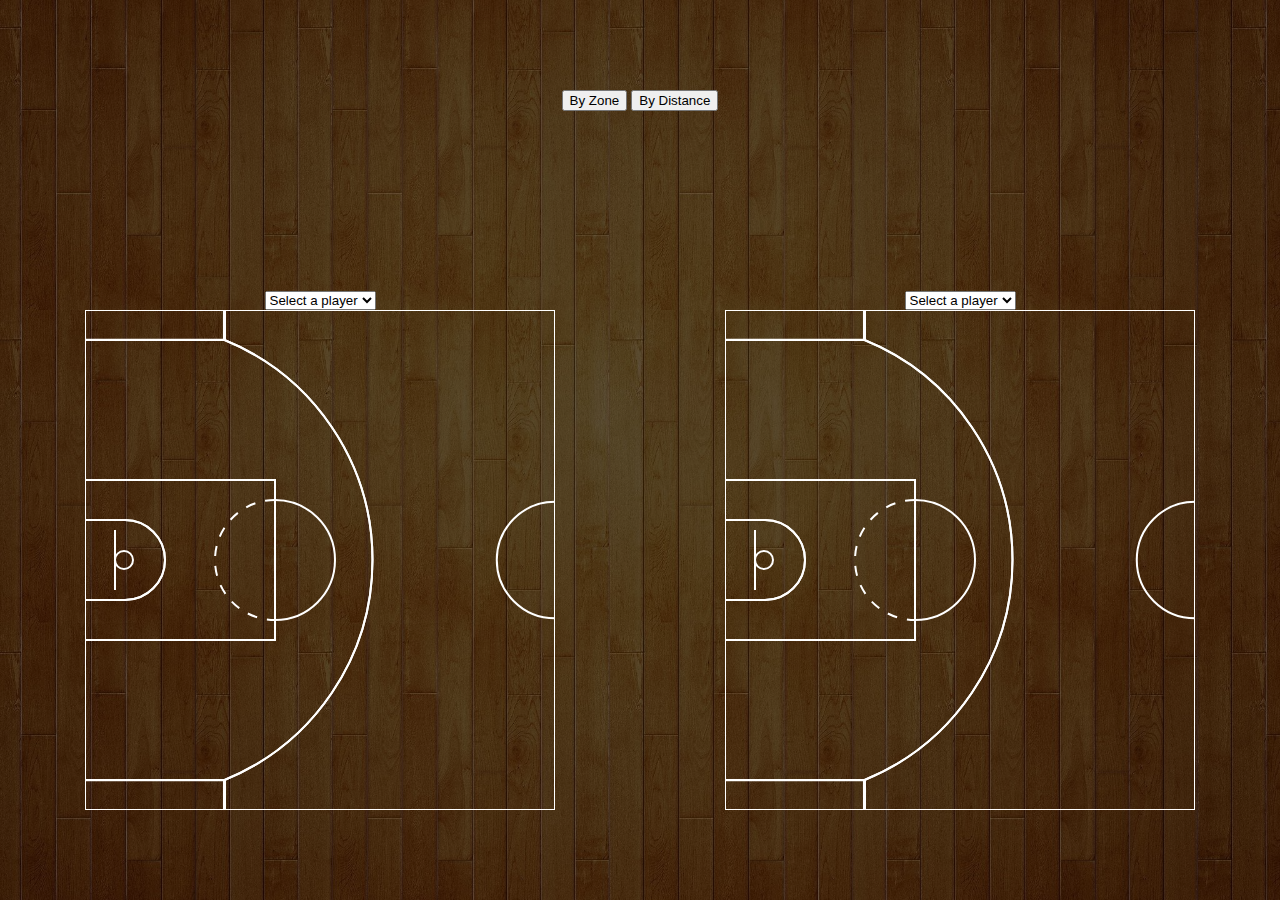
==== index.html @ d3d058d5 "intial commit" ====
<!DOCTYPE html>
<html lang="en">
<head>
    <meta charset="UTF-8">
    <meta http-equiv="X-UA-Compatible" content="IE=edge">
    <meta name="viewport" content="width=device-width, initial-scale=1.0">
    <title>NBA Shooting Percentages</title>

    <link rel="stylesheet" href="styles/styles.css">
    <script src="https://d3js.org/d3.v3.min.js"></script>
    
</head>
<body>
    <div class="button-div">
        <button>By Zone</button>
        <button>By Distance</button>
    </div>

    <div class="courts-wrapper">
        <div class="court-div" id="court-one">
            <select name="player-select-one" id="player-select-one" onchange="displayPlayer(1,value)">
                <option>Select a player</option>
            </select>
            <svg id="zones-court-one" width="470" height="500">
                <!-- whole court rectangle -->
                <rect width="100%" height="100%" fill="none" />

                <!-- above the break 3pt zone -->
                <path id="zone107" d="M138.97 500 L 138.97 470.2 A 237.5 237.5 0 0 0 138.97 29.79 L 138.97 0 L 470 0 L 470 500 Z" fill="none" />
            
                <!-- half court circle -->
                <circle cx="100%" cy="50%" r="12%" fill="none" />
            
            
                <!-- 3-point arc -->
                <path id="zone103"
                    d="M0 470.2 L 138.97 470.2 A 237.5 237.5 0 0 0 138.97 29.79 L 0 29.79 L 0 170 L 190 170 L 190 330 L 0 330 Z"
                    fill="none" />
            
                <!-- right corner 3   -->
                <rect id="zone105" y="0" width="140" height="6%" fill="none" />
            
                <!-- left corner 3   -->
                <rect id="zone104" y="94%" width="140" height="6%" fill="none" />
            
                <!-- paint area (old) -->
                <!-- <rect id="zone102" y="170" width="190" height="160" fill="none" /> -->
            
                <!-- paint area -->
                <path id="zone102" d="M 0 330 L 0 290 L 40 290 A 40 40 0 0 0 40 210 L 0 210 L 0 170 L 190 170 L 190 330 Z"
                    fill="none" />
                
            
                <!-- restricted area -->
                <path id="zone101" d="M 0 290 L 40 290 A 40 40 0 0 0 40 210 L 0 210" fill="none" />
            
                <!-- free throw circle -->
                <path d="M 190 190 A 60 60 0 0 0 190 310" fill="none" stroke="rgba(255,255,255,0.75)" stroke-dasharray="10,10" />
                <path d="M 190 310 A 60 60 0 0 0 190 190" fill="none" stroke="rgba(255,255,255,0.75)" />
                
                <!-- board and rim -->
                <line x1="30" y1="220" x2="30" y2="280" stroke="rgba(255,255,255,0.75)" />
                <circle cx="39" cy="250" r="9" fill="none" stroke="rgba(255,255,255,0.75)" /> 
            </svg>
        </div>

        <div class="court-div" id="court-two">
            <select name="player-select-two" id="player-select-two" onchange="displayPlayer(2,value)">
                <option>Select a player</option>
            </select>
            <svg id="zones-court-two" width="470" height="500">
                <!-- whole court rectangle -->
                <rect width="100%" height="100%" fill="none" />

                <!-- above the break 3pt zone -->
                <path id="zone207" d="M138.97 500 L 138.97 470.2 A 237.5 237.5 0 0 0 138.97 29.79 L 138.97 0 L 470 0 L 470 500 Z" fill="none" />
        
                <!-- half court circle -->
                <circle cx="100%" cy="50%" r="12%" fill="none" stroke="rgba(255,255,255,0.75)" />
        
        
                <!-- 3-point arc -->
                <path id="zone203" d="M0 470.2 L 138.97 470.2 A 237.5 237.5 0 0 0 138.97 29.79 L 0 29.79 L 0 170 L 190 170 L 190 330 L 0 330 Z" fill="none" />
        
                <!-- right corner 3   -->
                <rect id="zone205" y="0" width="140" height="6%" fill="none" />
        
                <!-- left corner 3   -->
                <rect id="zone204" y="94%" width="140" height="6%" fill="none" />
        
                <!-- paint area  (old) -->
                <!-- <rect id="zone202" y="170" width="190" height="160" fill="none" /> -->
        
                <!-- paint area -->
                <path id="zone202" d="M 0 330 L 0 290 L 40 290 A 40 40 0 0 0 40 210 L 0 210 L 0 170 L 190 170 L 190 330 Z" fill="none" />
        
                <!-- restricted area -->
                <path id="zone201" d="M 0 290 L 40 290 A 40 40 0 0 0 40 210 L 0 210" fill="none" />
        
                <!-- free throw circle -->
                <path d="M 190 190 A 60 60 0 0 0 190 310" fill="none" stroke="rgba(255,255,255,0.75)"
                    stroke-dasharray="10,10" />
                <path d="M 190 310 A 60 60 0 0 0 190 190" fill="none" stroke="rgba(255,255,255,0.75)" />
        
                <!-- board and rim -->
                <line x1="30" y1="220" x2="30" y2="280" stroke="rgba(255,255,255,0.75)" />
                <circle cx="39" cy="250" r="9" fill="none" stroke="rgba(255,255,255,0.75)" />
            </svg>
        </div>
    </div>
        
    
    <!-- <svg id="main" width="600" height="600">
        <text id='label' x='20' y='20'>NBA Shooting Percentages</text>
        <g transform="translate(30,40)"></g>
    </svg> -->
    
    <script src="app/app.js"></script>
</body>
</html>
---- styles/styles.css ----
html,
body {
  margin: 0;
  padding: 0;
  height: 100%;
}

body {
  background: linear-gradient(to top, rgba(0, 0, 0, 0.6), rgba(0, 0, 0, 0.6)),
    url("../images/bg-image.jpg");
  background-position: center;
  background-size: cover;
  display: flex;
  flex-direction: column;
  align-items: center;
  justify-content: space-around;
}

.courts-wrapper {
  display: flex;
  justify-content: space-around;
  align-items: center;
  width: 100%;
}
.court-div {
  display: flex;
  flex-direction: column;
  align-items: center;
  /* background-color: black; */
}

/* styles for svg and content */

rect,
circle,
path,
line {
  stroke: white;
  stroke-width: 2px;
}

text {
  font-family: Arial;
  font-size: 15px;
}
.axis path,
.axis line {
  fill: none;
  stroke: white;
  shape-rendering: crispEdges;
}
.tick text {
  fill: black;
  font-size: 11px;
}
#main {
  border: 3px inset #c3c3d3;
  border-radius: 8px;
  background-color: #efefff;
}
rect {
  /* stroke: white; */
}
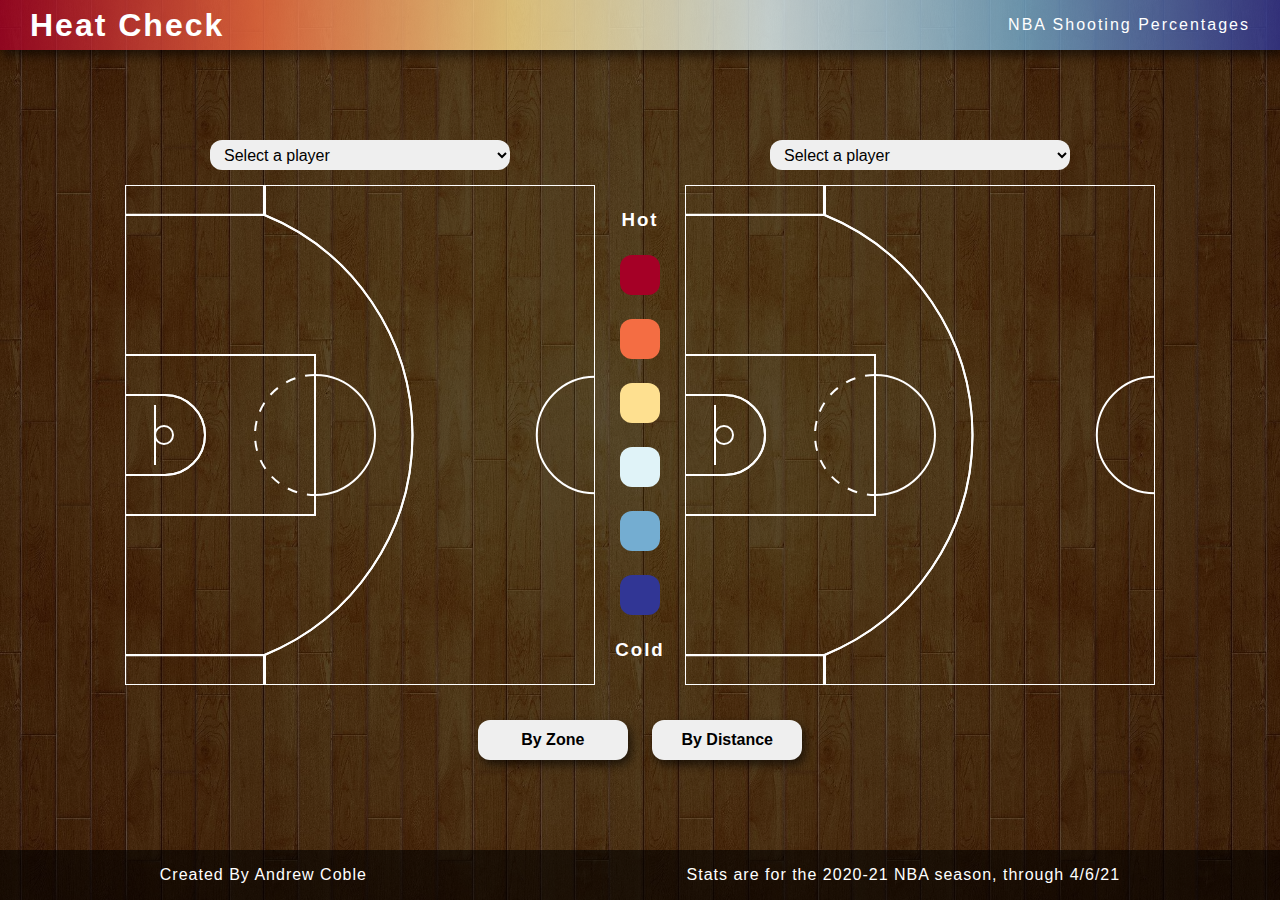
==== commit b3b55ecc: "finished part 1" ====
--- a/index.html
+++ b/index.html
@@ -4,112 +4,136 @@
     <meta charset="UTF-8">
     <meta http-equiv="X-UA-Compatible" content="IE=edge">
     <meta name="viewport" content="width=device-width, initial-scale=1.0">
-    <title>NBA Shooting Percentages</title>
+    <title>Heat Check</title>
 
     <link rel="stylesheet" href="styles/styles.css">
     <script src="https://d3js.org/d3.v3.min.js"></script>
+    <link rel="shortcut icon" href="images/favicon.png" type="image/x-icon">
     
 </head>
 <body>
-    <div class="button-div">
-        <button>By Zone</button>
-        <button>By Distance</button>
+    <nav>
+      <h1>Heat Check</h1> 
+      <p>NBA Shooting Percentages</p>
+    </nav>
+    
+
+    <div class="content-wrapper">
+        <div class="courts-wrapper">
+            <div class="court-div" id="court-one">
+                <select name="player-select-one" id="player-select-one" onchange="displayPlayer(1,value)">
+                    <option>Select a player</option>
+                </select>
+                <svg id="zones-court-one" width="470" height="500">
+                    <!-- whole court rectangle -->
+                    <rect width="100%" height="100%" fill="none" />
+
+                    <!-- above the break 3pt zone -->
+                    <path id="zone107" d="M138.97 500 L 138.97 470.2 A 237.5 237.5 0 0 0 138.97 29.79 L 138.97 0 L 470 0 L 470 500 Z" fill="none" />
+                
+                    <!-- half court circle -->
+                    <circle cx="100%" cy="50%" r="12%" fill="none" />
+                
+                
+                    <!-- 3-point arc -->
+                    <path id="zone103"
+                        d="M0 470.2 L 138.97 470.2 A 237.5 237.5 0 0 0 138.97 29.79 L 0 29.79 L 0 170 L 190 170 L 190 330 L 0 330 Z"
+                        fill="none" />
+                
+                    <!-- right corner 3   -->
+                    <rect id="zone105" y="0" width="140" height="6%" fill="none" />
+                
+                    <!-- left corner 3   -->
+                    <rect id="zone104" y="94%" width="140" height="6%" fill="none" />
+                
+                    <!-- paint area (old) -->
+                    <!-- <rect id="zone102" y="170" width="190" height="160" fill="none" /> -->
+                
+                    <!-- paint area -->
+                    <path id="zone102" d="M 0 330 L 0 290 L 40 290 A 40 40 0 0 0 40 210 L 0 210 L 0 170 L 190 170 L 190 330 Z"
+                        fill="none" />
+                    
+                
+                    <!-- restricted area -->
+                    <path id="zone101" d="M 0 290 L 40 290 A 40 40 0 0 0 40 210 L 0 210" fill="none" />
+                
+                    <!-- free throw circle -->
+                    <path d="M 190 190 A 60 60 0 0 0 190 310" fill="none" stroke="rgba(255,255,255,0.75)" stroke-dasharray="10,10" />
+                    <path d="M 190 310 A 60 60 0 0 0 190 190" fill="none" stroke="rgba(255,255,255,0.75)" />
+                    
+                    <!-- board and rim -->
+                    <line x1="30" y1="220" x2="30" y2="280" stroke="rgba(255,255,255,0.75)" />
+                    <circle cx="39" cy="250" r="9" fill="none" stroke="rgba(255,255,255,0.75)" /> 
+                </svg>
+            </div>
+
+            <div class="heat-key">
+                <h3>Hot</h3>
+                <div class="key-color" style="background-color: rgb(165,0,38)"></div>
+                <div class="key-color" style="background-color:rgb(244,109,67)"></div>
+                <div class="key-color" style="background-color:rgb(254,224,144)"></div>
+                <div class="key-color" style="background-color:rgb(224,243,248)"></div>
+                <div class="key-color" style="background-color:rgb(116,173,209)"></div>
+                <div class="key-color" style="background-color:rgb(49,54,149)"></div>
+                <h3>Cold</h3>
+            </div>
+
+            <div class="court-div" id="court-two">
+                <select name="player-select-two" id="player-select-two" onchange="displayPlayer(2,value)">
+                    <option>Select a player</option>
+                </select>
+                <svg id="zones-court-two" width="470" height="500">
+                    <!-- whole court rectangle -->
+                    <rect width="100%" height="100%" fill="none" />
+
+                    <!-- above the break 3pt zone -->
+                    <path id="zone207" d="M138.97 500 L 138.97 470.2 A 237.5 237.5 0 0 0 138.97 29.79 L 138.97 0 L 470 0 L 470 500 Z" fill="none" />
+            
+                    <!-- half court circle -->
+                    <circle cx="100%" cy="50%" r="12%" fill="none" stroke="rgba(255,255,255,0.75)" />
+            
+            
+                    <!-- 3-point arc -->
+                    <path id="zone203" d="M0 470.2 L 138.97 470.2 A 237.5 237.5 0 0 0 138.97 29.79 L 0 29.79 L 0 170 L 190 170 L 190 330 L 0 330 Z" fill="none" />
+            
+                    <!-- right corner 3   -->
+                    <rect id="zone205" y="0" width="140" height="6%" fill="none" />
+            
+                    <!-- left corner 3   -->
+                    <rect id="zone204" y="94%" width="140" height="6%" fill="none" />
+            
+                    <!-- paint area  (old) -->
+                    <!-- <rect id="zone202" y="170" width="190" height="160" fill="none" /> -->
+            
+                    <!-- paint area -->
+                    <path id="zone202" d="M 0 330 L 0 290 L 40 290 A 40 40 0 0 0 40 210 L 0 210 L 0 170 L 190 170 L 190 330 Z" fill="none" />
+            
+                    <!-- restricted area -->
+                    <path id="zone201" d="M 0 290 L 40 290 A 40 40 0 0 0 40 210 L 0 210" fill="none" />
+            
+                    <!-- free throw circle -->
+                    <path d="M 190 190 A 60 60 0 0 0 190 310" fill="none" stroke="rgba(255,255,255,0.75)"
+                        stroke-dasharray="10,10" />
+                    <path d="M 190 310 A 60 60 0 0 0 190 190" fill="none" stroke="rgba(255,255,255,0.75)" />
+            
+                    <!-- board and rim -->
+                    <line x1="30" y1="220" x2="30" y2="280" stroke="rgba(255,255,255,0.75)" />
+                    <circle cx="39" cy="250" r="9" fill="none" stroke="rgba(255,255,255,0.75)" />
+                </svg>
+            </div>
+        </div>
+
+        <div class="button-div">
+            <button>By Zone</button>
+            <button>By Distance</button>
+        </div>
+        
     </div>
 
-    <div class="courts-wrapper">
-        <div class="court-div" id="court-one">
-            <select name="player-select-one" id="player-select-one" onchange="displayPlayer(1,value)">
-                <option>Select a player</option>
-            </select>
-            <svg id="zones-court-one" width="470" height="500">
-                <!-- whole court rectangle -->
-                <rect width="100%" height="100%" fill="none" />
-
-                <!-- above the break 3pt zone -->
-                <path id="zone107" d="M138.97 500 L 138.97 470.2 A 237.5 237.5 0 0 0 138.97 29.79 L 138.97 0 L 470 0 L 470 500 Z" fill="none" />
-            
-                <!-- half court circle -->
-                <circle cx="100%" cy="50%" r="12%" fill="none" />
-            
-            
-                <!-- 3-point arc -->
-                <path id="zone103"
-                    d="M0 470.2 L 138.97 470.2 A 237.5 237.5 0 0 0 138.97 29.79 L 0 29.79 L 0 170 L 190 170 L 190 330 L 0 330 Z"
-                    fill="none" />
-            
-                <!-- right corner 3   -->
-                <rect id="zone105" y="0" width="140" height="6%" fill="none" />
-            
-                <!-- left corner 3   -->
-                <rect id="zone104" y="94%" width="140" height="6%" fill="none" />
-            
-                <!-- paint area (old) -->
-                <!-- <rect id="zone102" y="170" width="190" height="160" fill="none" /> -->
-            
-                <!-- paint area -->
-                <path id="zone102" d="M 0 330 L 0 290 L 40 290 A 40 40 0 0 0 40 210 L 0 210 L 0 170 L 190 170 L 190 330 Z"
-                    fill="none" />
-                
-            
-                <!-- restricted area -->
-                <path id="zone101" d="M 0 290 L 40 290 A 40 40 0 0 0 40 210 L 0 210" fill="none" />
-            
-                <!-- free throw circle -->
-                <path d="M 190 190 A 60 60 0 0 0 190 310" fill="none" stroke="rgba(255,255,255,0.75)" stroke-dasharray="10,10" />
-                <path d="M 190 310 A 60 60 0 0 0 190 190" fill="none" stroke="rgba(255,255,255,0.75)" />
-                
-                <!-- board and rim -->
-                <line x1="30" y1="220" x2="30" y2="280" stroke="rgba(255,255,255,0.75)" />
-                <circle cx="39" cy="250" r="9" fill="none" stroke="rgba(255,255,255,0.75)" /> 
-            </svg>
-        </div>
-
-        <div class="court-div" id="court-two">
-            <select name="player-select-two" id="player-select-two" onchange="displayPlayer(2,value)">
-                <option>Select a player</option>
-            </select>
-            <svg id="zones-court-two" width="470" height="500">
-                <!-- whole court rectangle -->
-                <rect width="100%" height="100%" fill="none" />
-
-                <!-- above the break 3pt zone -->
-                <path id="zone207" d="M138.97 500 L 138.97 470.2 A 237.5 237.5 0 0 0 138.97 29.79 L 138.97 0 L 470 0 L 470 500 Z" fill="none" />
-        
-                <!-- half court circle -->
-                <circle cx="100%" cy="50%" r="12%" fill="none" stroke="rgba(255,255,255,0.75)" />
-        
-        
-                <!-- 3-point arc -->
-                <path id="zone203" d="M0 470.2 L 138.97 470.2 A 237.5 237.5 0 0 0 138.97 29.79 L 0 29.79 L 0 170 L 190 170 L 190 330 L 0 330 Z" fill="none" />
-        
-                <!-- right corner 3   -->
-                <rect id="zone205" y="0" width="140" height="6%" fill="none" />
-        
-                <!-- left corner 3   -->
-                <rect id="zone204" y="94%" width="140" height="6%" fill="none" />
-        
-                <!-- paint area  (old) -->
-                <!-- <rect id="zone202" y="170" width="190" height="160" fill="none" /> -->
-        
-                <!-- paint area -->
-                <path id="zone202" d="M 0 330 L 0 290 L 40 290 A 40 40 0 0 0 40 210 L 0 210 L 0 170 L 190 170 L 190 330 Z" fill="none" />
-        
-                <!-- restricted area -->
-                <path id="zone201" d="M 0 290 L 40 290 A 40 40 0 0 0 40 210 L 0 210" fill="none" />
-        
-                <!-- free throw circle -->
-                <path d="M 190 190 A 60 60 0 0 0 190 310" fill="none" stroke="rgba(255,255,255,0.75)"
-                    stroke-dasharray="10,10" />
-                <path d="M 190 310 A 60 60 0 0 0 190 190" fill="none" stroke="rgba(255,255,255,0.75)" />
-        
-                <!-- board and rim -->
-                <line x1="30" y1="220" x2="30" y2="280" stroke="rgba(255,255,255,0.75)" />
-                <circle cx="39" cy="250" r="9" fill="none" stroke="rgba(255,255,255,0.75)" />
-            </svg>
-        </div>
-    </div>
-        
-    
+    <footer>
+        <p>Created By Andrew Coble</p>
+        <p>Stats are for the 2020-21 NBA season, through 4/6/21</p>
+    </footer>
     <!-- <svg id="main" width="600" height="600">
         <text id='label' x='20' y='20'>NBA Shooting Percentages</text>
         <g transform="translate(30,40)"></g>
--- a/styles/styles.css
+++ b/styles/styles.css
@@ -1,3 +1,9 @@
+* {
+  box-sizing: border-box;
+  margin: 0;
+  padding: 0;
+}
+
 html,
 body {
   margin: 0;
@@ -10,15 +16,42 @@
     url("../images/bg-image.jpg");
   background-position: center;
   background-size: cover;
+  background-repeat: no-repeat;
+  font-family: Arial, Helvetica, sans-serif;
+  color: white;
+}
+
+nav {
+  padding: 0 30px;
+  letter-spacing: 2px;
+  display: flex;
+  justify-content: space-between;
+  align-items: center;
+  height: 50px;
+  width: 100%;
+  background: linear-gradient(
+    to right,
+    rgba(165, 0, 38, 0.8),
+    rgba(244, 109, 67, 0.8) 20%,
+    rgba(254, 224, 144, 0.8) 40%,
+    rgba(224, 243, 248, 0.8) 60%,
+    rgba(116, 173, 209, 0.8) 80%,
+    rgba(49, 54, 149, 0.8) 100%
+  );
+  box-shadow: 3px 5px 10px rgba(0, 0, 0, 0.6);
+}
+
+.content-wrapper {
   display: flex;
   flex-direction: column;
   align-items: center;
-  justify-content: space-around;
+  justify-content: center;
+  min-height: calc(100% - 100px);
 }
 
 .courts-wrapper {
   display: flex;
-  justify-content: space-around;
+  justify-content: center;
   align-items: center;
   width: 100%;
 }
@@ -27,6 +60,59 @@
   flex-direction: column;
   align-items: center;
   /* background-color: black; */
+}
+
+select {
+  height: 30px;
+  width: 300px;
+  margin-bottom: 15px;
+  border: none;
+  border-radius: 12px;
+  padding-left: 10px;
+  font-size: 16px;
+}
+
+.heat-key {
+  padding-top: 45px;
+  width: 90px;
+  /* background-color: green; */
+  height: 545px;
+  display: flex;
+  flex-direction: column;
+  align-items: center;
+  justify-content: space-evenly;
+  color: white;
+  letter-spacing: 2px;
+}
+.key-color {
+  height: 40px;
+  width: 40px;
+  border-radius: 12px;
+  /* border: 2px solid white; */
+}
+
+.button-div {
+  margin-top: 35px;
+}
+.button-div button {
+  height: 40px;
+  width: 150px;
+  font-weight: 700;
+  border: none;
+  border-radius: 12px;
+  margin: 0 10px;
+  box-shadow: 3px 5px 10px rgba(0, 0, 0, 0.6);
+  cursor: pointer;
+  font-size: 16px;
+}
+
+footer {
+  height: 50px;
+  background-color: rgba(0, 0, 0, 0.6);
+  display: flex;
+  justify-content: space-around;
+  align-items: center;
+  letter-spacing: 1px;
 }
 
 /* styles for svg and content */
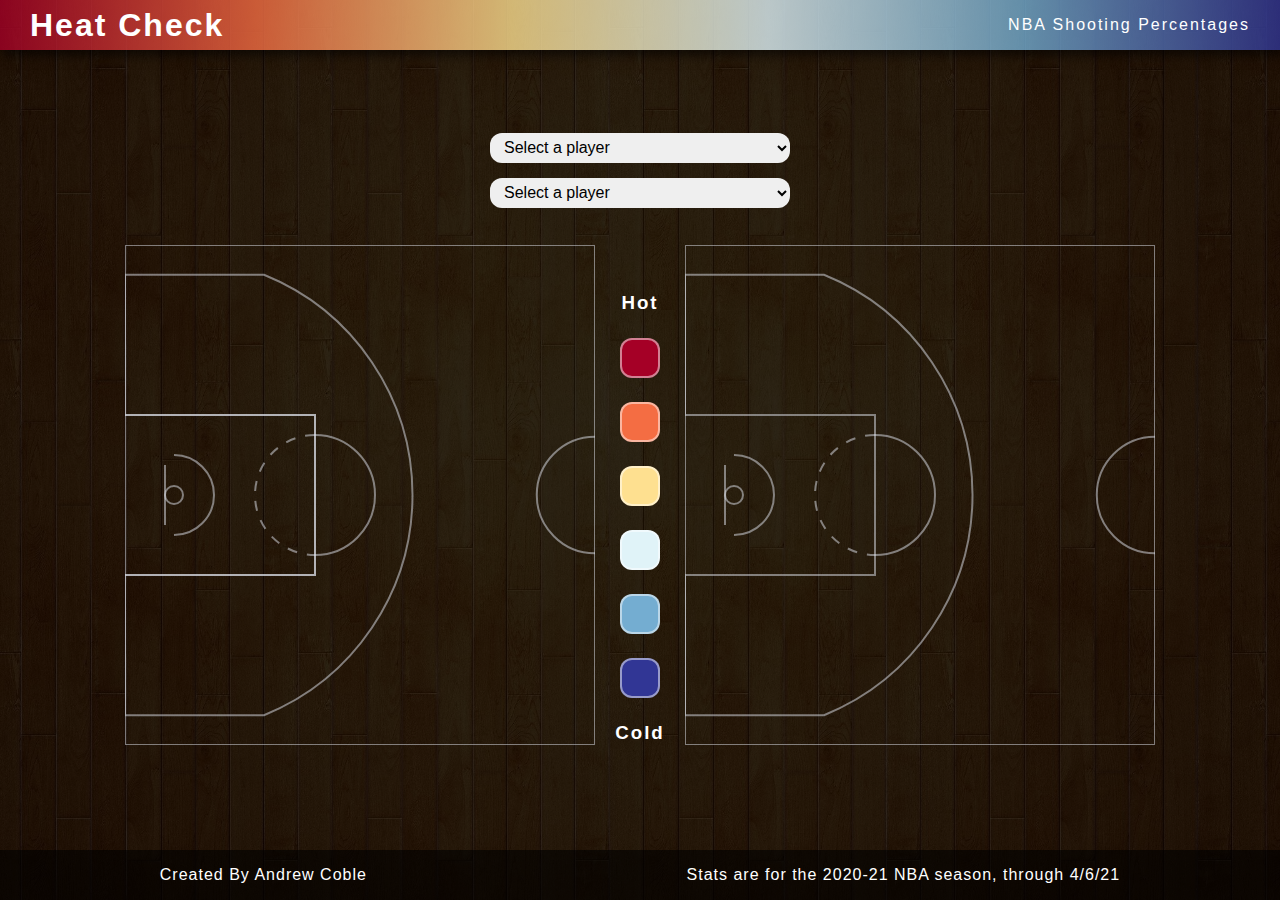
==== commit e413ff69: "added distance courts" ====
--- a/index.html
+++ b/index.html
@@ -19,54 +19,150 @@
     
 
     <div class="content-wrapper">
-        <div class="courts-wrapper">
-            <div class="court-div" id="court-one">
-                <select name="player-select-one" id="player-select-one" onchange="displayPlayer(1,value)">
-                    <option>Select a player</option>
-                </select>
-                <svg id="zones-court-one" width="470" height="500">
-                    <!-- whole court rectangle -->
-                    <rect width="100%" height="100%" fill="none" />
-
-                    <!-- above the break 3pt zone -->
-                    <path id="zone107" d="M138.97 500 L 138.97 470.2 A 237.5 237.5 0 0 0 138.97 29.79 L 138.97 0 L 470 0 L 470 500 Z" fill="none" />
-                
-                    <!-- half court circle -->
-                    <circle cx="100%" cy="50%" r="12%" fill="none" />
-                
-                
-                    <!-- 3-point arc -->
-                    <path id="zone103"
-                        d="M0 470.2 L 138.97 470.2 A 237.5 237.5 0 0 0 138.97 29.79 L 0 29.79 L 0 170 L 190 170 L 190 330 L 0 330 Z"
-                        fill="none" />
-                
-                    <!-- right corner 3   -->
-                    <rect id="zone105" y="0" width="140" height="6%" fill="none" />
-                
-                    <!-- left corner 3   -->
-                    <rect id="zone104" y="94%" width="140" height="6%" fill="none" />
-                
-                    <!-- paint area (old) -->
-                    <!-- <rect id="zone102" y="170" width="190" height="160" fill="none" /> -->
-                
-                    <!-- paint area -->
-                    <path id="zone102" d="M 0 330 L 0 290 L 40 290 A 40 40 0 0 0 40 210 L 0 210 L 0 170 L 190 170 L 190 330 Z"
-                        fill="none" />
+
+        <select name="player-select-one" id="player-select-one" onchange="displayPlayer(1,value)">
+            <option>Select a player</option>
+        </select>
+        <select name="player-select-two" id="player-select-two" onchange="displayPlayer(2,value)">
+            <option>Select a player</option>
+        </select>
+
+        <!-- START drawing of courts -->
+        <div class="courts-wrapper z-courts">
+
+            <!-- START courts for player 1 (LEFT SIDE) -->
+            <div class="left-courts">
+                <div class="court-div" id="court-one">
                     
-                
-                    <!-- restricted area -->
-                    <path id="zone101" d="M 0 290 L 40 290 A 40 40 0 0 0 40 210 L 0 210" fill="none" />
-                
-                    <!-- free throw circle -->
-                    <path d="M 190 190 A 60 60 0 0 0 190 310" fill="none" stroke="rgba(255,255,255,0.75)" stroke-dasharray="10,10" />
-                    <path d="M 190 310 A 60 60 0 0 0 190 190" fill="none" stroke="rgba(255,255,255,0.75)" />
-                    
-                    <!-- board and rim -->
-                    <line x1="30" y1="220" x2="30" y2="280" stroke="rgba(255,255,255,0.75)" />
-                    <circle cx="39" cy="250" r="9" fill="none" stroke="rgba(255,255,255,0.75)" /> 
-                </svg>
+                    <svg id="zones-court-one" width="470" height="500">
+
+                        <!-- START shooting zones -->   
+                            <!-- above the break 3pt zone -->
+                            <path id="zone107" d="M140 500 L 140 470 A 237.5 237.5 0 0 0 140 30 L 140 0 L 470 0 L 470 500 Z"
+                                fill="none" />
+                            
+                            <!-- 3-point arc -->
+                            <path id="zone103" class="court-line"
+                                d="M0 470.2 L 138.97 470.2 A 237.5 237.5 0 0 0 138.97 29.79 L 0 29.79 L 0 170 L 190 170 L 190 330 L 0 330 Z"
+                                fill="none" />
+                            
+                            <!-- right corner 3   -->
+                            <rect id="zone105" y="0" width="140" height="6%" fill="none" />
+                            
+                            <!-- left corner 3   -->
+                            <rect id="zone104" y="94%" width="140" height="6%" fill="none" />
+
+                            <!-- paint area -->
+                            <path id="zone102" d="M 0 330 L 0 290 L 49 290 A 40 40 0 0 0 49 210 L 0 210 L 0 170 L 190 170 L 190 330 Z"
+                                fill="none" />
+
+                            <!-- restricted area -->
+                            <path id="zone101" d="M 0 290 L 49 290 A 40 40 0 0 0 49 210 L 0 210" fill="none" />
+                        <!-- END shooting zones -->
+
+                        <!-- START court layout -->
+                            <!-- whole court rectangle -->
+                            <rect class="court-line" width="100%" height="100%" fill="none" />
+
+                            <!-- half court circle -->
+                            <circle class="court-line" cx="100%" cy="50%" r="12%" fill="none" />
+
+                            <!-- paint area -->
+                            <path class="court-line" d="M 0 170 L 190 170 L 190 330 L 0 330"
+                                fill="none" />
+
+                            <!-- restricted area -->
+                            <path class="court-line" d="M 49 290 A 40 40 0 0 0 49 210" fill="none" />
+
+                            <!-- free throw circle -->
+                            <path class="court-line" d="M 190 190 A 60 60 0 0 0 190 310" fill="none" stroke-dasharray="10,10" />
+                            <path class="court-line" d="M 190 310 A 60 60 0 0 0 190 190" fill="none" />
+
+                            <!-- backboard and rim -->
+                            <line class="court-line" x1="40" y1="220" x2="40" y2="280" />
+                            <circle class="court-line" cx="49" cy="250" r="9" fill="none" />
+                        <!-- END court layout -->
+
+                    </svg>
+                </div>
+                <div class="court-div" id="court-three" style="display: none">
+                
+                    <svg id="distances-court-three" width="470" height="500">
+                
+                        <defs>
+                            <mask id="maskZ02">
+                                <rect width="100%" height="100%" fill="white"></rect>
+                                <circle cx="10.426%" cy="50%" r="50" fill="black"></circle>
+                            </mask>
+                            <mask id="maskZ03">
+                                <rect width="100%" height="100%" fill="white"></rect>
+                                <circle cx="10.426%" cy="50%" r="100" fill="black"></circle>
+                            </mask>
+                            <mask id="maskZ04">
+                                <rect width="100%" height="100%" fill="white"></rect>
+                                <circle cx="10.426%" cy="50%" r="150" fill="black"></circle>
+                            </mask>
+                            <mask id="maskZ05">
+                                <rect width="100%" height="100%" fill="white"></rect>
+                                <circle cx="10.426%" cy="50%" r="200" fill="black"></circle>
+                            </mask>
+                            <mask id="maskZ06">
+                                <rect width="100%" height="100%" fill="white"></rect>
+                                <circle cx="10.426%" cy="50%" r="250" fill="black"></circle>
+                            </mask>
+                        </defs>
+                
+                        <!-- START DISTANCE CIRCLE OVERLAYS -->
+                
+                        <rect id="zone306" width="100%" height="100%" fill="none" mask="url(#maskZ06)" />
+                
+                        <circle id="zone305" class="d-zone" cx="10.426%" cy="50%" r="250" mask="url(#maskZ05)" fill="none"></circle>
+                
+                        <circle id="zone304" class="d-zone" cx="10.426%" cy="50%" r="200" mask="url(#maskZ04)" fill="none"></circle>
+                
+                        <circle id="zone303" class="d-zone" cx="10.426%" cy="50%" r="150" mask="url(#maskZ03)" fill="none"></circle>
+                
+                        <circle id="zone302" class="d-zone" cx="10.426%" cy="50%" r="100" mask="url(#maskZ02)" fill="none">
+                        </circle>
+                
+                        <circle id="zone301" class="d-zone" cx="10.426%" cy="50%" r="50" fill="none"></circle>
+                
+                        <!-- END DISTANCE CIRCLES -->
+                
+                
+                        <!-- whole court rectangle -->
+                        <rect class="court-line" width="100%" height="100%" fill="none" />
+                
+                        <!-- half court circle -->
+                        <circle class="court-line" cx="100%" cy="50%" r="12%" fill="none" />
+                
+                        <!-- 3-point arc -->
+                        <path class="court-line"
+                            d="M0 470.2 L 138.97 470.2 A 237.5 237.5 0 0 0 138.97 29.79 L 0 29.79 L 0 170 L 190 170 L 190 330 L 0 330 Z"
+                            fill="none" />
+                
+                        <!-- paint area  (old) -->
+                        <rect class="court-line" y="170" width="190" height="160" fill="none" />
+                
+                        <!-- paint area -->
+                        <!-- <path id="zone202" d="M 0 330 L 0 290 L 40 290 A 40 40 0 0 0 40 210 L 0 210 L 0 170 L 190 170 L 190 330 Z"
+                                                        fill="none" /> -->
+                
+                        <!-- restricted area  -->
+                        <path class="court-line" d="M 49 290 A 40 40 0 0 0 49 210" fill="none" />
+                
+                
+                        <!-- free throw circle -->
+                        <path class="court-line" d="M 190 190 A 60 60 0 0 0 190 310" fill="none" stroke-dasharray="10,10" />
+                        <path class="court-line" d="M 190 310 A 60 60 0 0 0 190 190" fill="none" />
+                
+                        <!-- board and rim -->
+                        <line class="court-line" x1="40" y1="220" x2="40" y2="280" />
+                        <circle class="court-line" cx="49" cy="250" r="9" fill="none" />
+                    </svg>
+                </div>
             </div>
-
+        
             <div class="heat-key">
                 <h3>Hot</h3>
                 <div class="key-color" style="background-color: rgb(165,0,38)"></div>
@@ -77,56 +173,136 @@
                 <div class="key-color" style="background-color:rgb(49,54,149)"></div>
                 <h3>Cold</h3>
             </div>
-
-            <div class="court-div" id="court-two">
-                <select name="player-select-two" id="player-select-two" onchange="displayPlayer(2,value)">
-                    <option>Select a player</option>
-                </select>
-                <svg id="zones-court-two" width="470" height="500">
-                    <!-- whole court rectangle -->
-                    <rect width="100%" height="100%" fill="none" />
-
-                    <!-- above the break 3pt zone -->
-                    <path id="zone207" d="M138.97 500 L 138.97 470.2 A 237.5 237.5 0 0 0 138.97 29.79 L 138.97 0 L 470 0 L 470 500 Z" fill="none" />
-            
-                    <!-- half court circle -->
-                    <circle cx="100%" cy="50%" r="12%" fill="none" stroke="rgba(255,255,255,0.75)" />
-            
-            
-                    <!-- 3-point arc -->
-                    <path id="zone203" d="M0 470.2 L 138.97 470.2 A 237.5 237.5 0 0 0 138.97 29.79 L 0 29.79 L 0 170 L 190 170 L 190 330 L 0 330 Z" fill="none" />
-            
-                    <!-- right corner 3   -->
-                    <rect id="zone205" y="0" width="140" height="6%" fill="none" />
-            
-                    <!-- left corner 3   -->
-                    <rect id="zone204" y="94%" width="140" height="6%" fill="none" />
-            
-                    <!-- paint area  (old) -->
-                    <!-- <rect id="zone202" y="170" width="190" height="160" fill="none" /> -->
-            
-                    <!-- paint area -->
-                    <path id="zone202" d="M 0 330 L 0 290 L 40 290 A 40 40 0 0 0 40 210 L 0 210 L 0 170 L 190 170 L 190 330 Z" fill="none" />
-            
-                    <!-- restricted area -->
-                    <path id="zone201" d="M 0 290 L 40 290 A 40 40 0 0 0 40 210 L 0 210" fill="none" />
-            
-                    <!-- free throw circle -->
-                    <path d="M 190 190 A 60 60 0 0 0 190 310" fill="none" stroke="rgba(255,255,255,0.75)"
-                        stroke-dasharray="10,10" />
-                    <path d="M 190 310 A 60 60 0 0 0 190 190" fill="none" stroke="rgba(255,255,255,0.75)" />
-            
-                    <!-- board and rim -->
-                    <line x1="30" y1="220" x2="30" y2="280" stroke="rgba(255,255,255,0.75)" />
-                    <circle cx="39" cy="250" r="9" fill="none" stroke="rgba(255,255,255,0.75)" />
-                </svg>
+        
+            <!-- START courts for player 2 (RIGHT SIDE) -->
+            <div class="right-courts">
+                <div class="court-div" id="court-two">
+                    
+                    <svg id="zones-court-two" width="470" height="500">
+                        <!-- whole court rectangle -->
+                        <rect class="court-line" width="100%" height="100%" fill="none" />
+            
+                        <!-- above the break 3pt zone -->
+                        <path id="zone207"
+                            d="M138.97 500 L 138.97 470.2 A 237.5 237.5 0 0 0 138.97 29.79 L 138.97 0 L 470 0 L 470 500 Z"
+                            fill="none" />
+            
+                        <!-- half court circle -->
+                        <circle class="court-line" cx="100%" cy="50%" r="12%" fill="none"/>
+            
+            
+                        <!-- 3-point arc -->
+                        <path id="zone203" class="court-line"
+                            d="M0 470.2 L 138.97 470.2 A 237.5 237.5 0 0 0 138.97 29.79 L 0 29.79 L 0 170 L 190 170 L 190 330 L 0 330 Z"
+                            fill="none" />
+            
+                        <!-- right corner 3   -->
+                        <rect id="zone205" y="0" width="140" height="6%" fill="none" />
+            
+                        <!-- left corner 3   -->
+                        <rect id="zone204" y="94%" width="140" height="6%" fill="none" />
+            
+                        <!-- paint area  (old) -->
+                        <!-- <rect id="zone202" y="170" width="190" height="160" fill="none" /> -->
+            
+                        <!-- paint area -->
+                        <path id="zone202" d="M 0 330 L 0 290 L 49 290 A 40 40 0 0 0 49 210 L 0 210 L 0 170 L 190 170 L 190 330 Z"
+                            fill="none" />
+            
+                        <!-- restricted area -->
+                        <path id="zone201" d="M 0 290 L 49 290 A 40 40 0 0 0 49 210 L 0 210" fill="none" />
+                        
+                        <path class="court-line" d="M 49 290 A 40 40 0 0 0 49 210" fill="none" />
+            
+                        <!-- free throw circle -->
+                        <path  class="court-line" d="M 190 190 A 60 60 0 0 0 190 310" fill="none"
+                            stroke-dasharray="10,10" />
+                        <path class="court-line" d="M 190 310 A 60 60 0 0 0 190 190" fill="none" />
+            
+                        <!-- board and rim -->
+                        <line x1="40" y1="220" x2="40" y2="280" class="court-line"/>
+                        <circle cx="49" cy="250" r="9" fill="none" class="court-line"/>
+                    </svg>
+                </div>
+                <div class="court-div" id="court-four" style="display: none">
+                
+                    <svg id="distances-court-four" width="470" height="500">
+                
+                        <defs>
+                            <mask id="maskZ02">
+                                <rect width="100%" height="100%" fill="white"></rect>
+                                <circle cx="10.426%" cy="50%" r="50" fill="black"></circle>
+                            </mask>
+                            <mask id="maskZ03">
+                                <rect width="100%" height="100%" fill="white"></rect>
+                                <circle cx="10.426%" cy="50%" r="100" fill="black"></circle>
+                            </mask>
+                            <mask id="maskZ04">
+                                <rect width="100%" height="100%" fill="white"></rect>
+                                <circle cx="10.426%" cy="50%" r="150" fill="black"></circle>
+                            </mask>
+                            <mask id="maskZ05">
+                                <rect width="100%" height="100%" fill="white"></rect>
+                                <circle cx="10.426%" cy="50%" r="200" fill="black"></circle>
+                            </mask>
+                            <mask id="maskZ06">
+                                <rect width="100%" height="100%" fill="white"></rect>
+                                <circle cx="10.426%" cy="50%" r="250" fill="black"></circle>
+                            </mask>
+                        </defs>
+                
+                        <!-- START DISTANCE CIRCLE OVERLAYS -->
+                
+                        <rect id="zone406" width="100%" height="100%" fill="none" mask="url(#maskZ06)" />
+                
+                        <circle id="zone405" class="d-zone" cx="10.426%" cy="50%" r="250" mask="url(#maskZ05)" fill="none"></circle>
+                
+                        <circle id="zone404" class="d-zone" cx="10.426%" cy="50%" r="200" mask="url(#maskZ04)" fill="none"></circle>
+                
+                        <circle id="zone403" class="d-zone" cx="10.426%" cy="50%" r="150" mask="url(#maskZ03)" fill="none"></circle>
+                
+                        <circle id="zone402" class="d-zone" cx="10.426%" cy="50%" r="100" mask="url(#maskZ02)" fill="none">
+                        </circle>
+                
+                        <circle id="zone401" class="d-zone" cx="10.426%" cy="50%" r="50" fill="none"></circle>
+                
+                        <!-- END DISTANCE CIRCLES -->
+                
+                
+                        <!-- whole court rectangle -->
+                        <rect class="court-line" width="100%" height="100%" fill="none" />
+                
+                        <!-- half court circle -->
+                        <circle class="court-line" cx="100%" cy="50%" r="12%" fill="none" />
+                
+                        <!-- 3-point arc -->
+                        <path class="court-line"
+                            d="M0 470.2 L 138.97 470.2 A 237.5 237.5 0 0 0 138.97 29.79 L 0 29.79 L 0 170 L 190 170 L 190 330 L 0 330 Z"
+                            fill="none" />
+                
+                        <!-- paint area  (old) -->
+                        <rect class="court-line" y="170" width="190" height="160" fill="none" />
+                
+                        <!-- paint area -->
+                        <!-- <path id="zone202" d="M 0 330 L 0 290 L 40 290 A 40 40 0 0 0 40 210 L 0 210 L 0 170 L 190 170 L 190 330 Z"
+                                        fill="none" /> -->
+                
+                        <!-- restricted area  -->
+                        <path class="court-line" d="M 49 290 A 40 40 0 0 0 49 210" fill="none" />
+                
+                
+                        <!-- free throw circle -->
+                        <path class="court-line" d="M 190 190 A 60 60 0 0 0 190 310" fill="none" stroke-dasharray="10,10" />
+                        <path class="court-line" d="M 190 310 A 60 60 0 0 0 190 190" fill="none" />
+                
+                        <!-- board and rim -->
+                        <line class="court-line" x1="40" y1="220" x2="40" y2="280" />
+                        <circle class="court-line" cx="49" cy="250" r="9" fill="none" />
+                    </svg>
+                </div>
             </div>
         </div>
-
-        <div class="button-div">
-            <button>By Zone</button>
-            <button>By Distance</button>
-        </div>
+        <!-- END drawing of courts -->
         
     </div>
 
--- a/styles/styles.css
+++ b/styles/styles.css
@@ -12,11 +12,12 @@
 }
 
 body {
-  background: linear-gradient(to top, rgba(0, 0, 0, 0.6), rgba(0, 0, 0, 0.6)),
+  background: linear-gradient(to top, rgba(0, 0, 0, 0.8), rgba(0, 0, 0, 0.8)),
     url("../images/bg-image.jpg");
   background-position: center;
   background-size: cover;
   background-repeat: no-repeat;
+  background-attachment: fixed;
   font-family: Arial, Helvetica, sans-serif;
   color: white;
 }
@@ -88,11 +89,11 @@
   height: 40px;
   width: 40px;
   border-radius: 12px;
-  /* border: 2px solid white; */
+  border: 2px solid rgba(255, 255, 255, 0.5);
 }
 
 .button-div {
-  margin-top: 35px;
+  margin: 35px 0 10px;
 }
 .button-div button {
   height: 40px;
@@ -117,11 +118,8 @@
 
 /* styles for svg and content */
 
-rect,
-circle,
-path,
-line {
-  stroke: white;
+.court-line {
+  stroke: rgba(225, 230, 240, 0.5);
   stroke-width: 2px;
 }
 
@@ -144,6 +142,8 @@
   border-radius: 8px;
   background-color: #efefff;
 }
-rect {
-  /* stroke: white; */
+
+.d-zone {
+  stroke: rgba(225, 230, 240, 0.8);
+  stroke-width: 2px;
 }
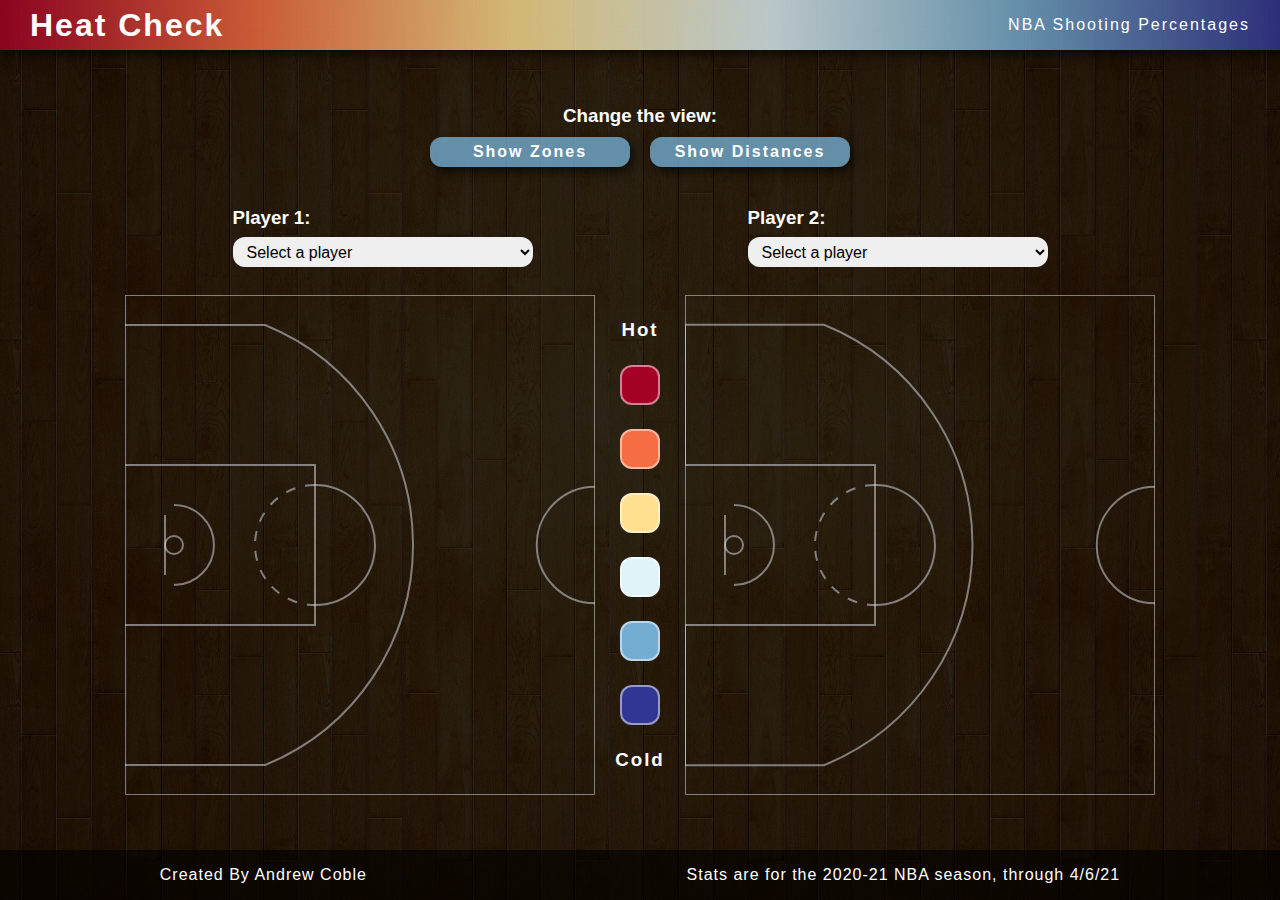
==== commit ce21fdd9: "added buttons to change view" ====
--- a/index.html
+++ b/index.html
@@ -20,15 +20,29 @@
 
     <div class="content-wrapper">
 
-        <select name="player-select-one" id="player-select-one" onchange="displayPlayer(1,value)">
-            <option>Select a player</option>
-        </select>
-        <select name="player-select-two" id="player-select-two" onchange="displayPlayer(2,value)">
-            <option>Select a player</option>
-        </select>
-
+        <h3>Change the view:</h3>
+        <div class="button-wrapper">    
+            <button onclick="showZones()">Show Zones</button>
+            <button onclick="showDistances()">Show Distances</button>
+        </div>
+
+        <div class="select-wrapper">
+            <div class="select-div">
+                <h3>Player 1: </h3>
+                <select name="player-select-one" id="player-select-one" onchange="displayPlayer(1,value)">
+                    <option>Select a player</option>
+                </select>
+            </div>
+            <div class="select-div">
+                <h3>Player 2: </h3>
+                <select name="player-select-two" id="player-select-two" onchange="displayPlayer(2,value)">
+                    <option>Select a player</option>
+                </select> 
+            </div>
+            
+        </div>
         <!-- START drawing of courts -->
-        <div class="courts-wrapper z-courts">
+        <div class="courts-wrapper">
 
             <!-- START courts for player 1 (LEFT SIDE) -->
             <div class="left-courts">
@@ -42,7 +56,7 @@
                                 fill="none" />
                             
                             <!-- 3-point arc -->
-                            <path id="zone103" class="court-line"
+                            <path id="zone103"
                                 d="M0 470.2 L 138.97 470.2 A 237.5 237.5 0 0 0 138.97 29.79 L 0 29.79 L 0 170 L 190 170 L 190 330 L 0 330 Z"
                                 fill="none" />
                             
@@ -66,6 +80,11 @@
 
                             <!-- half court circle -->
                             <circle class="court-line" cx="100%" cy="50%" r="12%" fill="none" />
+
+                            <!-- 3-point arc -->
+                            <path class="court-line"
+                                d="M0 470 L 140 470 A 237.5 237.5 0 0 0 140 30 L 0 30"
+                                fill="none" />
 
                             <!-- paint area -->
                             <path class="court-line" d="M 0 170 L 190 170 L 190 330 L 0 330"
@@ -303,6 +322,8 @@
             </div>
         </div>
         <!-- END drawing of courts -->
+
+
         
     </div>
 
--- a/styles/styles.css
+++ b/styles/styles.css
@@ -50,6 +50,41 @@
   min-height: calc(100% - 100px);
 }
 
+.button-wrapper {
+  width: 1030px;
+  height: 30px;
+  display: flex;
+  justify-content: center;
+  align-items: center;
+  margin: 10px 0 20px 0;
+}
+
+.button-wrapper button {
+  margin: 0 10px;
+  width: 200px;
+  height: 30px;
+  border-radius: 12px;
+  font-weight: 700;
+  font-size: 16px;
+  border: none;
+  color: white;
+  letter-spacing: 2px;
+  background-color: rgba(116, 173, 209, 0.8);
+  box-shadow: 3px 5px 10px rgba(0, 0, 0, 0.6);
+}
+
+.select-wrapper {
+  display: flex;
+  justify-content: space-around;
+  align-items: center;
+  width: 1030px;
+  /* background-color: green; */
+}
+
+.select-div {
+  margin: 20px 0;
+}
+
 .courts-wrapper {
   display: flex;
   justify-content: center;
@@ -66,18 +101,19 @@
 select {
   height: 30px;
   width: 300px;
-  margin-bottom: 15px;
+  /* margin-bottom: 15px; */
   border: none;
   border-radius: 12px;
   padding-left: 10px;
   font-size: 16px;
+  margin: 8px 0;
 }
 
 .heat-key {
-  padding-top: 45px;
+  /* padding-top: 45px; */
   width: 90px;
   /* background-color: green; */
-  height: 545px;
+  height: 500px;
   display: flex;
   flex-direction: column;
   align-items: center;
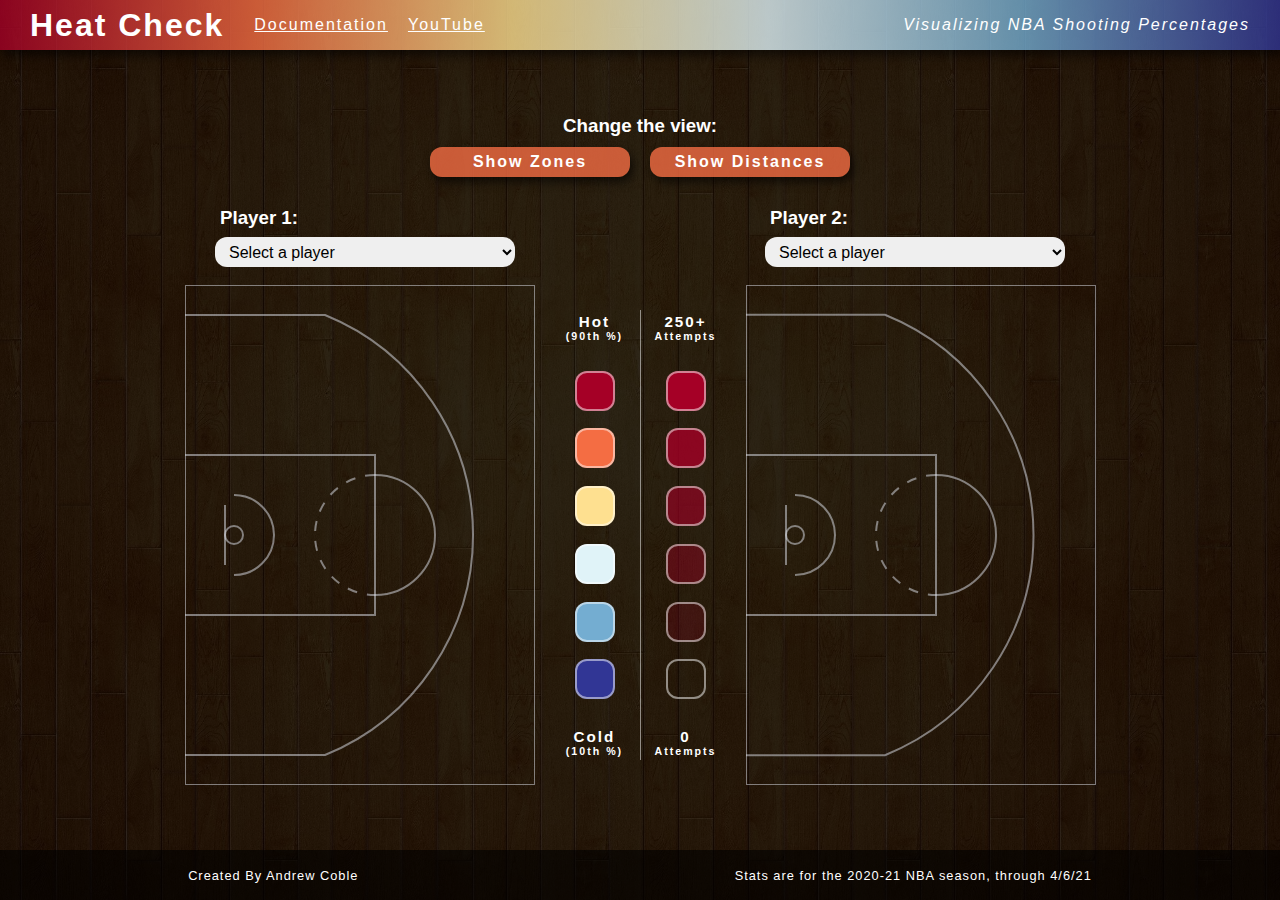
==== commit 447e8808: "added documentation page" ====
--- a/index.html
+++ b/index.html
@@ -13,8 +13,15 @@
 </head>
 <body>
     <nav>
-      <h1>Heat Check</h1> 
-      <p>NBA Shooting Percentages</p>
+        <div class="nav-left">
+            <h1>Heat Check</h1> 
+            <a href="documentation.html">Documentation</a>
+            <a href="">YouTube</a>
+            
+        </div>
+        <div class="nav-right">
+            <p><i>Visualizing NBA Shooting Percentages</i></p>
+        </div>
     </nav>
     
 
@@ -28,13 +35,13 @@
 
         <div class="select-wrapper">
             <div class="select-div">
-                <h3>Player 1: </h3>
+                <h3 class="select-title">Player 1: </h3>
                 <select name="player-select-one" id="player-select-one" onchange="displayPlayer(1,value)">
                     <option>Select a player</option>
                 </select>
             </div>
             <div class="select-div">
-                <h3>Player 2: </h3>
+                <h3 class="select-title">Player 2: </h3>
                 <select name="player-select-two" id="player-select-two" onchange="displayPlayer(2,value)">
                     <option>Select a player</option>
                 </select> 
@@ -48,7 +55,7 @@
             <div class="left-courts">
                 <div class="court-div" id="court-one">
                     
-                    <svg id="zones-court-one" width="470" height="500">
+                    <svg id="zones-court-one" width="350" height="500">
 
                         <!-- START shooting zones -->   
                             <!-- above the break 3pt zone -->
@@ -79,7 +86,7 @@
                             <rect class="court-line" width="100%" height="100%" fill="none" />
 
                             <!-- half court circle -->
-                            <circle class="court-line" cx="100%" cy="50%" r="12%" fill="none" />
+                            <!-- <circle class="court-line" cx="100%" cy="50%" r="12%" fill="none" /> -->
 
                             <!-- 3-point arc -->
                             <path class="court-line"
@@ -106,28 +113,28 @@
                 </div>
                 <div class="court-div" id="court-three" style="display: none">
                 
-                    <svg id="distances-court-three" width="470" height="500">
+                    <svg id="distances-court-three" width="350" height="500">
                 
                         <defs>
                             <mask id="maskZ02">
                                 <rect width="100%" height="100%" fill="white"></rect>
-                                <circle cx="10.426%" cy="50%" r="50" fill="black"></circle>
+                                <circle cx="49px" cy="50%" r="50" fill="black"></circle>
                             </mask>
                             <mask id="maskZ03">
                                 <rect width="100%" height="100%" fill="white"></rect>
-                                <circle cx="10.426%" cy="50%" r="100" fill="black"></circle>
+                                <circle cx="49px" cy="50%" r="100" fill="black"></circle>
                             </mask>
                             <mask id="maskZ04">
                                 <rect width="100%" height="100%" fill="white"></rect>
-                                <circle cx="10.426%" cy="50%" r="150" fill="black"></circle>
+                                <circle cx="49px" cy="50%" r="150" fill="black"></circle>
                             </mask>
                             <mask id="maskZ05">
                                 <rect width="100%" height="100%" fill="white"></rect>
-                                <circle cx="10.426%" cy="50%" r="200" fill="black"></circle>
+                                <circle cx="49px" cy="50%" r="200" fill="black"></circle>
                             </mask>
                             <mask id="maskZ06">
                                 <rect width="100%" height="100%" fill="white"></rect>
-                                <circle cx="10.426%" cy="50%" r="250" fill="black"></circle>
+                                <circle cx="49px" cy="50%" r="250" fill="black"></circle>
                             </mask>
                         </defs>
                 
@@ -135,16 +142,16 @@
                 
                         <rect id="zone306" width="100%" height="100%" fill="none" mask="url(#maskZ06)" />
                 
-                        <circle id="zone305" class="d-zone" cx="10.426%" cy="50%" r="250" mask="url(#maskZ05)" fill="none"></circle>
-                
-                        <circle id="zone304" class="d-zone" cx="10.426%" cy="50%" r="200" mask="url(#maskZ04)" fill="none"></circle>
-                
-                        <circle id="zone303" class="d-zone" cx="10.426%" cy="50%" r="150" mask="url(#maskZ03)" fill="none"></circle>
-                
-                        <circle id="zone302" class="d-zone" cx="10.426%" cy="50%" r="100" mask="url(#maskZ02)" fill="none">
+                        <circle id="zone305" class="d-zone" cx="49px" cy="50%" r="250" mask="url(#maskZ05)" fill="none"></circle>
+                
+                        <circle id="zone304" class="d-zone" cx="49px" cy="50%" r="200" mask="url(#maskZ04)" fill="none"></circle>
+                
+                        <circle id="zone303" class="d-zone" cx="49px" cy="50%" r="150" mask="url(#maskZ03)" fill="none"></circle>
+                
+                        <circle id="zone302" class="d-zone" cx="49px" cy="50%" r="100" mask="url(#maskZ02)" fill="none">
                         </circle>
                 
-                        <circle id="zone301" class="d-zone" cx="10.426%" cy="50%" r="50" fill="none"></circle>
+                        <circle id="zone301" class="d-zone" cx="49px" cy="50%" r="50" fill="none"></circle>
                 
                         <!-- END DISTANCE CIRCLES -->
                 
@@ -153,7 +160,7 @@
                         <rect class="court-line" width="100%" height="100%" fill="none" />
                 
                         <!-- half court circle -->
-                        <circle class="court-line" cx="100%" cy="50%" r="12%" fill="none" />
+                        <!-- <circle class="court-line" cx="100%" cy="50%" r="12%" fill="none" /> -->
                 
                         <!-- 3-point arc -->
                         <path class="court-line"
@@ -182,22 +189,35 @@
                 </div>
             </div>
         
-            <div class="heat-key">
-                <h3>Hot</h3>
-                <div class="key-color" style="background-color: rgb(165,0,38)"></div>
-                <div class="key-color" style="background-color:rgb(244,109,67)"></div>
-                <div class="key-color" style="background-color:rgb(254,224,144)"></div>
-                <div class="key-color" style="background-color:rgb(224,243,248)"></div>
-                <div class="key-color" style="background-color:rgb(116,173,209)"></div>
-                <div class="key-color" style="background-color:rgb(49,54,149)"></div>
-                <h3>Cold</h3>
+            <div class="heat-key-wrapper">
+                <div class="heat-key">
+                    <h3 class='key-title'>Hot<span style='font-size:70%'>(90th %)</span></h3>
+                    <div class="key-color" style="background-color: rgb(165,0,38)"></div>
+                    <div class="key-color" style="background-color:rgb(244,109,67)"></div>
+                    <div class="key-color" style="background-color:rgb(254,224,144)"></div>
+                    <div class="key-color" style="background-color:rgb(224,243,248)"></div>
+                    <div class="key-color" style="background-color:rgb(116,173,209)"></div>
+                    <div class="key-color" style="background-color:rgb(49,54,149)"></div>
+                    <h3 class='key-title'>Cold<span style='font-size:70%'>(10th %)</span></h3>
+                </div>
+                <div class="divider"></div>
+                <div class="heat-key">
+                    <h3 class='key-title'>250+<span style='font-size:70%'>Attempts</span></h3>
+                    <div class="key-color" style="background-color: rgba(165,0,38, 1)"></div>
+                    <div class="key-color" style="background-color:rgba(165,0,38, 0.8)"></div>
+                    <div class="key-color" style="background-color:rgba(165,0,38, 0.6)"></div>
+                    <div class="key-color" style="background-color:rgba(165,0,38, 0.4)"></div>
+                    <div class="key-color" style="background-color:rgba(165,0,38, 0.2)"></div>
+                    <div class="key-color" style="background-color:rgba(165,0,38, 0)"></div>
+                    <h3 class='key-title'>0<span style='font-size:70%'>Attempts</span></h3>
+                </div>
             </div>
         
             <!-- START courts for player 2 (RIGHT SIDE) -->
             <div class="right-courts">
                 <div class="court-div" id="court-two">
                     
-                    <svg id="zones-court-two" width="470" height="500">
+                    <svg id="zones-court-two" width="350" height="500">
                         <!-- whole court rectangle -->
                         <rect class="court-line" width="100%" height="100%" fill="none" />
             
@@ -207,11 +227,15 @@
                             fill="none" />
             
                         <!-- half court circle -->
-                        <circle class="court-line" cx="100%" cy="50%" r="12%" fill="none"/>
-            
-            
-                        <!-- 3-point arc -->
+                        <!-- <circle class="court-line" cx="100%" cy="50%" r="12%" fill="none"/> -->
+            
+                        <!-- 3-point line -->
                         <path id="zone203" class="court-line"
+                            d="M0 470.2 L 138.97 470.2 A 237.5 237.5 0 0 0 138.97 29.79 L 0 29.79"
+                            fill="none" />
+
+                        <!-- 3-point area -->
+                        <path id="zone203"
                             d="M0 470.2 L 138.97 470.2 A 237.5 237.5 0 0 0 138.97 29.79 L 0 29.79 L 0 170 L 190 170 L 190 330 L 0 330 Z"
                             fill="none" />
             
@@ -221,8 +245,10 @@
                         <!-- left corner 3   -->
                         <rect id="zone204" y="94%" width="140" height="6%" fill="none" />
             
-                        <!-- paint area  (old) -->
+                        <!-- paint area line -->
                         <!-- <rect id="zone202" y="170" width="190" height="160" fill="none" /> -->
+                        <path class='court-line' d="M 0 330 L 190 330 L 190 170 L 0 170"
+                            fill="none" />
             
                         <!-- paint area -->
                         <path id="zone202" d="M 0 330 L 0 290 L 49 290 A 40 40 0 0 0 49 210 L 0 210 L 0 170 L 190 170 L 190 330 Z"
@@ -245,9 +271,9 @@
                 </div>
                 <div class="court-div" id="court-four" style="display: none">
                 
-                    <svg id="distances-court-four" width="470" height="500">
-                
-                        <defs>
+                    <svg id="distances-court-four" width="350" height="500">
+                
+                        <!-- <defs>
                             <mask id="maskZ02">
                                 <rect width="100%" height="100%" fill="white"></rect>
                                 <circle cx="10.426%" cy="50%" r="50" fill="black"></circle>
@@ -268,22 +294,22 @@
                                 <rect width="100%" height="100%" fill="white"></rect>
                                 <circle cx="10.426%" cy="50%" r="250" fill="black"></circle>
                             </mask>
-                        </defs>
+                        </defs> -->
                 
                         <!-- START DISTANCE CIRCLE OVERLAYS -->
                 
                         <rect id="zone406" width="100%" height="100%" fill="none" mask="url(#maskZ06)" />
                 
-                        <circle id="zone405" class="d-zone" cx="10.426%" cy="50%" r="250" mask="url(#maskZ05)" fill="none"></circle>
-                
-                        <circle id="zone404" class="d-zone" cx="10.426%" cy="50%" r="200" mask="url(#maskZ04)" fill="none"></circle>
-                
-                        <circle id="zone403" class="d-zone" cx="10.426%" cy="50%" r="150" mask="url(#maskZ03)" fill="none"></circle>
-                
-                        <circle id="zone402" class="d-zone" cx="10.426%" cy="50%" r="100" mask="url(#maskZ02)" fill="none">
+                        <circle id="zone405" class="d-zone" cx="49px" cy="50%" r="250" mask="url(#maskZ05)" fill="none"></circle>
+                
+                        <circle id="zone404" class="d-zone" cx="49px" cy="50%" r="200" mask="url(#maskZ04)" fill="none"></circle>
+                
+                        <circle id="zone403" class="d-zone" cx="49px" cy="50%" r="150" mask="url(#maskZ03)" fill="none"></circle>
+                
+                        <circle id="zone402" class="d-zone" cx="49px" cy="50%" r="100" mask="url(#maskZ02)" fill="none">
                         </circle>
                 
-                        <circle id="zone401" class="d-zone" cx="10.426%" cy="50%" r="50" fill="none"></circle>
+                        <circle id="zone401" class="d-zone" cx="49px" cy="50%" r="50" fill="none"></circle>
                 
                         <!-- END DISTANCE CIRCLES -->
                 
@@ -292,7 +318,7 @@
                         <rect class="court-line" width="100%" height="100%" fill="none" />
                 
                         <!-- half court circle -->
-                        <circle class="court-line" cx="100%" cy="50%" r="12%" fill="none" />
+                        <!-- <circle class="court-line" cx="100%" cy="50%" r="12%" fill="none" /> -->
                 
                         <!-- 3-point arc -->
                         <path class="court-line"
--- a/styles/styles.css
+++ b/styles/styles.css
@@ -42,6 +42,21 @@
   box-shadow: 3px 5px 10px rgba(0, 0, 0, 0.6);
 }
 
+.nav-left {
+  display: flex;
+  height: 100%;
+  align-items: center;
+}
+
+h1 {
+  margin-right: 20px;
+}
+
+.nav-left a {
+  color: white;
+  margin: 0 10px;
+}
+
 .content-wrapper {
   display: flex;
   flex-direction: column;
@@ -51,7 +66,7 @@
 }
 
 .button-wrapper {
-  width: 1030px;
+  width: 790px;
   height: 30px;
   display: flex;
   justify-content: center;
@@ -69,27 +84,34 @@
   border: none;
   color: white;
   letter-spacing: 2px;
-  background-color: rgba(116, 173, 209, 0.8);
+  background-color: rgba(244, 109, 67, 0.8);
   box-shadow: 3px 5px 10px rgba(0, 0, 0, 0.6);
 }
 
 .select-wrapper {
   display: flex;
-  justify-content: space-around;
-  align-items: center;
-  width: 1030px;
+  justify-content: space-between;
+  align-items: center;
+  width: 900px;
+  max-width: 100%;
   /* background-color: green; */
 }
 
 .select-div {
-  margin: 20px 0;
+  margin: 10px 25px;
+}
+
+.select-title {
+  margin-left: 5px;
 }
 
 .courts-wrapper {
   display: flex;
-  justify-content: center;
-  align-items: center;
-  width: 100%;
+  justify-content: flex-start;
+  align-items: center;
+  max-width: 100%;
+  /* overflow-x: scroll; */
+  margin: 0 auto;
 }
 .court-div {
   display: flex;
@@ -109,18 +131,42 @@
   margin: 8px 0;
 }
 
+.heat-key-wrapper {
+  margin: 0 15px;
+  height: 500px;
+  display: flex;
+  align-items: center;
+}
+
+.key-title {
+  font-size: 95%;
+  height: 50px;
+  display: flex;
+  flex-direction: column;
+  align-items: center;
+  justify-content: center;
+}
+
+.divider {
+  height: 90%;
+  width: 1px;
+  background-color: rgba(255, 255, 255, 0.5);
+}
+
 .heat-key {
   /* padding-top: 45px; */
-  width: 90px;
+  width: 80px;
   /* background-color: green; */
-  height: 500px;
+  height: 100%;
   display: flex;
   flex-direction: column;
   align-items: center;
   justify-content: space-evenly;
   color: white;
   letter-spacing: 2px;
-}
+  margin: 0 5px;
+}
+
 .key-color {
   height: 40px;
   width: 40px;
@@ -150,6 +196,7 @@
   justify-content: space-around;
   align-items: center;
   letter-spacing: 1px;
+  font-size: 80%;
 }
 
 /* styles for svg and content */
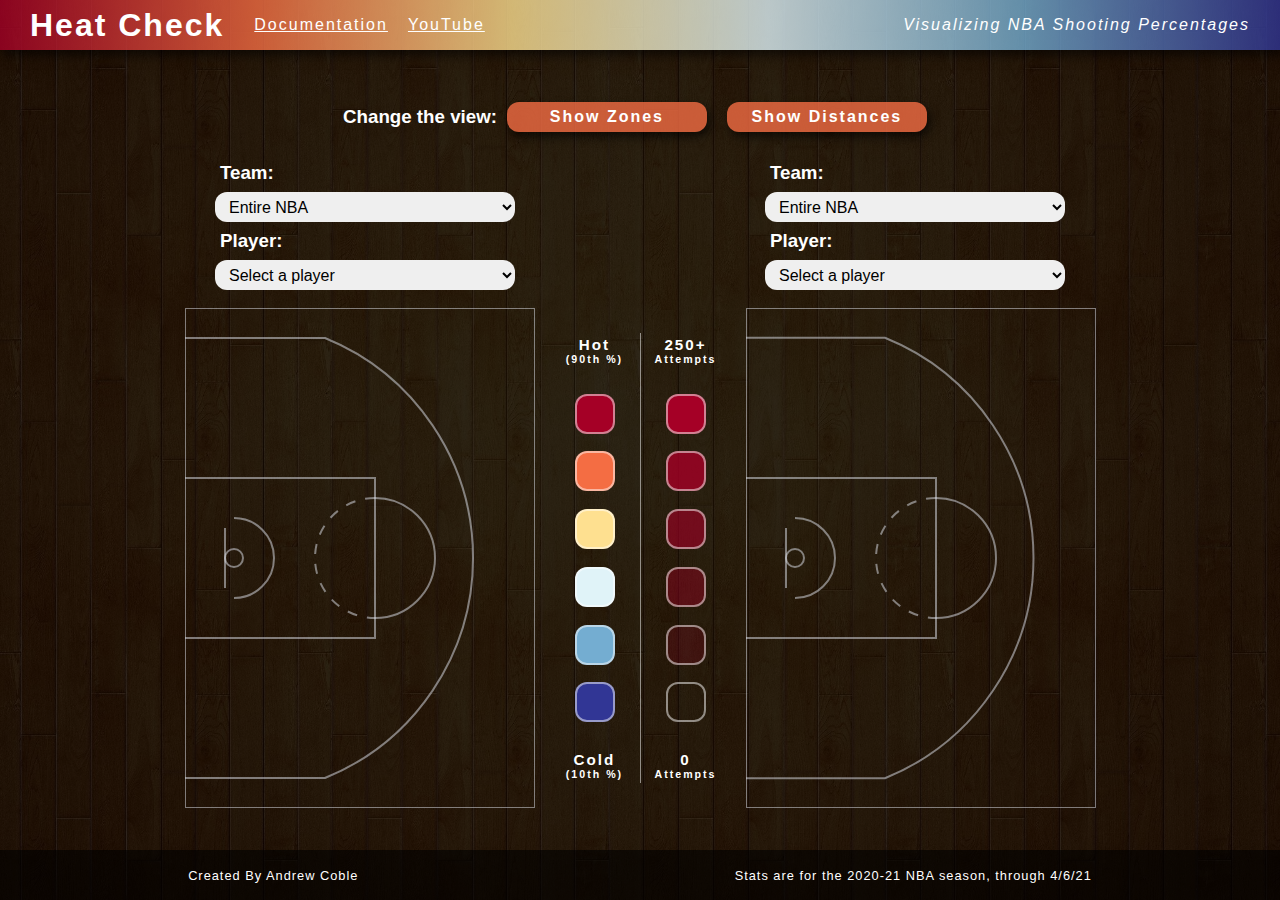
==== commit 6e3bc882: "added team filters, started doc page" ====
--- a/index.html
+++ b/index.html
@@ -27,21 +27,100 @@
 
     <div class="content-wrapper">
 
-        <h3>Change the view:</h3>
-        <div class="button-wrapper">    
-            <button onclick="showZones()">Show Zones</button>
-            <button onclick="showDistances()">Show Distances</button>
+        <div class="filter-wrapper">
+            
+            <div class="button-wrapper">
+                <h3>Change the view:</h3> 
+                <button onclick="showZones()">Show Zones</button>
+                <button onclick="showDistances()">Show Distances</button>
+            </div>
+
         </div>
 
         <div class="select-wrapper">
+
             <div class="select-div">
-                <h3 class="select-title">Player 1: </h3>
+                <div class="team-filter-one">
+                    <h3 class='select-title'>Team: </h3>
+                    <select name="team-select-one" id="team-select-one" onchange="teamSelect('left', value)">
+                        <option value="">Entire NBA</option>
+                        <option value="ATL">Atlanta Hawks</option>
+                        <option value="BKN">Brooklyn Nets</option>
+                        <option value="BOS">Boston Celtics</option>
+                        <option value="CHA">Charlotte Hornets</option>
+                        <option value="CHI">Chicago Bulls</option>
+                        <option value="CLE">Cleveland Cavaliers</option>
+                        <option value="DAL">Dallas Mavericks</option>
+                        <option value="DEN">Denver Nuggets</option>
+                        <option value="DET">Detroit Pistons</option>
+                        <option value="GSW">Golden State Warriors</option>
+                        <option value="HOU">Houston Rockets</option>
+                        <option value="IND">Indiana Pacers</option>
+                        <option value="LAC">Los Angeles Clippers</option>
+                        <option value="LAL">Los Angeles Lakers</option>
+                        <option value="MEM">Memphis Grizzlies</option>
+                        <option value="MIA">Miami Heat</option>
+                        <option value="MIL">Milwaukee Bucks</option>
+                        <option value="MIN">Minnesota Timberwolves</option>
+                        <option value="NOP">New Orleans Pelicans</option>
+                        <option value="NYK">New York Knicks</option>
+                        <option value="OKC">Oklahoma City Thunder</option>
+                        <option value="ORL">Orlando Magic</option>
+                        <option value="PHI">Philadelphia 76ers</option>
+                        <option value="PHX">Phoenix Suns</option>
+                        <option value="POR">Portland Trail Blazers</option>
+                        <option value="SAC">Sacramento Kings</option>
+                        <option value="SAS">San Antonio Spurs</option>
+                        <option value="TOR">Toronto Raptors</option>
+                        <option value="UTA">Utah Jazz</option>
+                        <option value="WAS">Washington Wizards</option>
+                    </select>
+                </div>
+
+                <h3 class="select-title">Player: </h3>
                 <select name="player-select-one" id="player-select-one" onchange="displayPlayer(1,value)">
                     <option>Select a player</option>
                 </select>
+
             </div>
             <div class="select-div">
-                <h3 class="select-title">Player 2: </h3>
+                <div class="team-filter-two">
+                    <h3 class='select-title'>Team: </h3>
+                    <select name="team-select-two" id="team-select-two" onchange="teamSelect('right', value)">
+                        <option value="">Entire NBA</option>
+                        <option value="ATL">Atlanta Hawks</option>
+                        <option value="BKN">Brooklyn Nets</option>
+                        <option value="BOS">Boston Celtics</option>
+                        <option value="CHA">Charlotte Hornets</option>
+                        <option value="CHI">Chicago Bulls</option>
+                        <option value="CLE">Cleveland Cavaliers</option>
+                        <option value="DAL">Dallas Mavericks</option>
+                        <option value="DEN">Denver Nuggets</option>
+                        <option value="DET">Detroit Pistons</option>
+                        <option value="GSW">Golden State Warriors</option>
+                        <option value="HOU">Houston Rockets</option>
+                        <option value="IND">Indiana Pacers</option>
+                        <option value="LAC">Los Angeles Clippers</option>
+                        <option value="LAL">Los Angeles Lakers</option>
+                        <option value="MEM">Memphis Grizzlies</option>
+                        <option value="MIA">Miami Heat</option>
+                        <option value="MIL">Milwaukee Bucks</option>
+                        <option value="MIN">Minnesota Timberwolves</option>
+                        <option value="NOP">New Orleans Pelicans</option>
+                        <option value="NYK">New York Knicks</option>
+                        <option value="OKC">Oklahoma City Thunder</option>
+                        <option value="ORL">Orlando Magic</option>
+                        <option value="PHI">Philadelphia 76ers</option>
+                        <option value="PHX">Phoenix Suns</option>
+                        <option value="POR">Portland Trail Blazers</option>
+                        <option value="SAC">Sacramento Kings</option>
+                        <option value="SAS">San Antonio Spurs</option>
+                        <option value="TOR">Toronto Raptors</option>
+                        <option value="UTA">Utah Jazz</option>
+                        <option value="WAS">Washington Wizards</option>
+                    </select>
+                </div>
+                <h3 class="select-title">Player: </h3>
                 <select name="player-select-two" id="player-select-two" onchange="displayPlayer(2,value)">
                     <option>Select a player</option>
                 </select> 
--- a/styles/styles.css
+++ b/styles/styles.css
@@ -65,6 +65,25 @@
   min-height: calc(100% - 100px);
 }
 
+.doc-section {
+  width: 80%;
+  margin: 20px 0;
+  background-color: green;
+}
+
+.doc-section p {
+  margin-top: 10px;
+  line-height: 150%;
+}
+
+ul {
+  width: 80%;
+  margin: 0 auto;
+}
+ul li {
+  margin: 50px 0;
+}
+
 .button-wrapper {
   width: 790px;
   height: 30px;
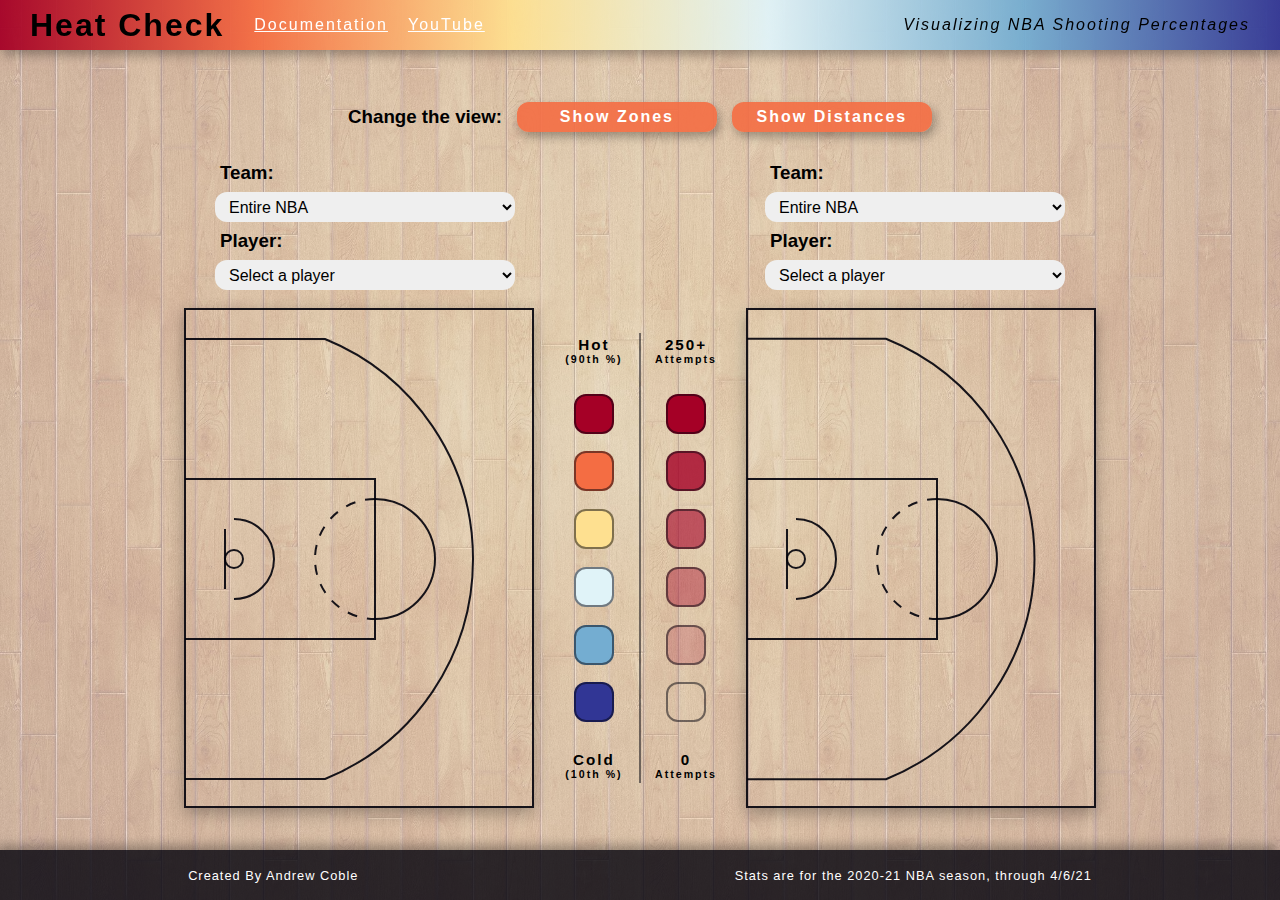
==== commit 07bd96f7: "4/20/21" ====
--- a/index.html
+++ b/index.html
@@ -162,7 +162,7 @@
 
                         <!-- START court layout -->
                             <!-- whole court rectangle -->
-                            <rect class="court-line" width="100%" height="100%" fill="none" />
+                            <rect class="court-line" width="100%" height="100%" fill="none"/>
 
                             <!-- half court circle -->
                             <!-- <circle class="court-line" cx="100%" cy="50%" r="12%" fill="none" /> -->
--- a/styles/styles.css
+++ b/styles/styles.css
@@ -12,17 +12,22 @@
 }
 
 body {
-  background: linear-gradient(to top, rgba(0, 0, 0, 0.8), rgba(0, 0, 0, 0.8)),
+  background: linear-gradient(
+      to top,
+      rgba(240, 240, 245, 0.6),
+      rgba(240, 240, 245, 0.6)
+    ),
     url("../images/bg-image.jpg");
   background-position: center;
   background-size: cover;
   background-repeat: no-repeat;
   background-attachment: fixed;
   font-family: Arial, Helvetica, sans-serif;
-  color: white;
+  color: black;
 }
 
 nav {
+  position: fixed;
   padding: 0 30px;
   letter-spacing: 2px;
   display: flex;
@@ -32,14 +37,14 @@
   width: 100%;
   background: linear-gradient(
     to right,
-    rgba(165, 0, 38, 0.8),
-    rgba(244, 109, 67, 0.8) 20%,
-    rgba(254, 224, 144, 0.8) 40%,
-    rgba(224, 243, 248, 0.8) 60%,
-    rgba(116, 173, 209, 0.8) 80%,
-    rgba(49, 54, 149, 0.8) 100%
+    rgba(165, 0, 38, 0.95),
+    rgba(244, 109, 67, 0.95) 20%,
+    rgba(254, 224, 144, 0.95) 40%,
+    rgba(224, 243, 248, 0.95) 60%,
+    rgba(116, 173, 209, 0.95) 80%,
+    rgba(49, 54, 149, 0.95) 100%
   );
-  box-shadow: 3px 5px 10px rgba(0, 0, 0, 0.6);
+  box-shadow: 3px 5px 10px rgba(0, 0, 0, 0.3);
 }
 
 .nav-left {
@@ -58,17 +63,29 @@
 }
 
 .content-wrapper {
+  padding-top: 50px;
   display: flex;
   flex-direction: column;
   align-items: center;
   justify-content: center;
-  min-height: calc(100% - 100px);
+  min-height: calc(100% - 50px);
+}
+
+.doc-title {
+  margin: 30px 0 20px;
+  width: 80%;
+  /* background-color: green; */
 }
 
 .doc-section {
   width: 80%;
-  margin: 20px 0;
-  background-color: green;
+  margin: 0 0 20px;
+  background-color: rgba(240, 240, 250, 0.8);
+  box-shadow: 3px 3px 10px 5px rgba(0, 0, 0, 0.3);
+  max-height: 500px;
+  overflow-x: auto;
+  padding: 10px 20px 20px;
+  border-radius: 12px;
 }
 
 .doc-section p {
@@ -76,6 +93,15 @@
   line-height: 150%;
 }
 
+.doc-section p img {
+  border-radius: 12px;
+  margin: 0 auto;
+  width: 100%;
+  max-width: 550px;
+  min-width: 350px;
+  height: auto;
+}
+
 ul {
   width: 80%;
   margin: 0 auto;
@@ -93,8 +119,13 @@
   margin: 10px 0 20px 0;
 }
 
+.button-wrapper h3 {
+  width: auto;
+  /* text-align: right; */
+}
+
 .button-wrapper button {
-  margin: 0 10px;
+  margin: 0 0 0 15px;
   width: 200px;
   height: 30px;
   border-radius: 12px;
@@ -103,8 +134,8 @@
   border: none;
   color: white;
   letter-spacing: 2px;
-  background-color: rgba(244, 109, 67, 0.8);
-  box-shadow: 3px 5px 10px rgba(0, 0, 0, 0.6);
+  background-color: rgba(244, 109, 67, 0.9);
+  box-shadow: 3px 5px 10px rgba(0, 0, 0, 0.3);
 }
 
 .select-wrapper {
@@ -132,6 +163,12 @@
   /* overflow-x: scroll; */
   margin: 0 auto;
 }
+
+svg {
+  border: rgba(0, 0, 10, 0.9) solid 1px;
+  box-shadow: 0px 5px 15px rgba(0, 0, 0, 0.3);
+}
+
 .court-div {
   display: flex;
   flex-direction: column;
@@ -168,8 +205,8 @@
 
 .divider {
   height: 90%;
-  width: 1px;
-  background-color: rgba(255, 255, 255, 0.5);
+  width: 2px;
+  background-color: rgba(0, 0, 10, 0.5);
 }
 
 .heat-key {
@@ -181,7 +218,7 @@
   flex-direction: column;
   align-items: center;
   justify-content: space-evenly;
-  color: white;
+  /* color: white; */
   letter-spacing: 2px;
   margin: 0 5px;
 }
@@ -190,7 +227,7 @@
   height: 40px;
   width: 40px;
   border-radius: 12px;
-  border: 2px solid rgba(255, 255, 255, 0.5);
+  border: 2px solid rgba(0, 0, 10, 0.5);
 }
 
 .button-div {
@@ -203,14 +240,16 @@
   border: none;
   border-radius: 12px;
   margin: 0 10px;
-  box-shadow: 3px 5px 10px rgba(0, 0, 0, 0.6);
+  box-shadow: 3px 5px 10px rgba(0, 0, 10, 0.6);
   cursor: pointer;
   font-size: 16px;
 }
 
 footer {
   height: 50px;
-  background-color: rgba(0, 0, 0, 0.6);
+  background-color: rgba(0, 0, 10, 0.8);
+  box-shadow: -3px -5px 10px rgba(0, 0, 0, 0.3);
+  color: white;
   display: flex;
   justify-content: space-around;
   align-items: center;
@@ -221,7 +260,7 @@
 /* styles for svg and content */
 
 .court-line {
-  stroke: rgba(225, 230, 240, 0.5);
+  stroke: rgba(0, 0, 10, 0.9);
   stroke-width: 2px;
 }
 
@@ -232,7 +271,7 @@
 .axis path,
 .axis line {
   fill: none;
-  stroke: white;
+  stroke: green;
   shape-rendering: crispEdges;
 }
 .tick text {
@@ -246,6 +285,6 @@
 }
 
 .d-zone {
-  stroke: rgba(225, 230, 240, 0.8);
+  stroke: rgba(100, 100, 110, 0.4);
   stroke-width: 2px;
 }
